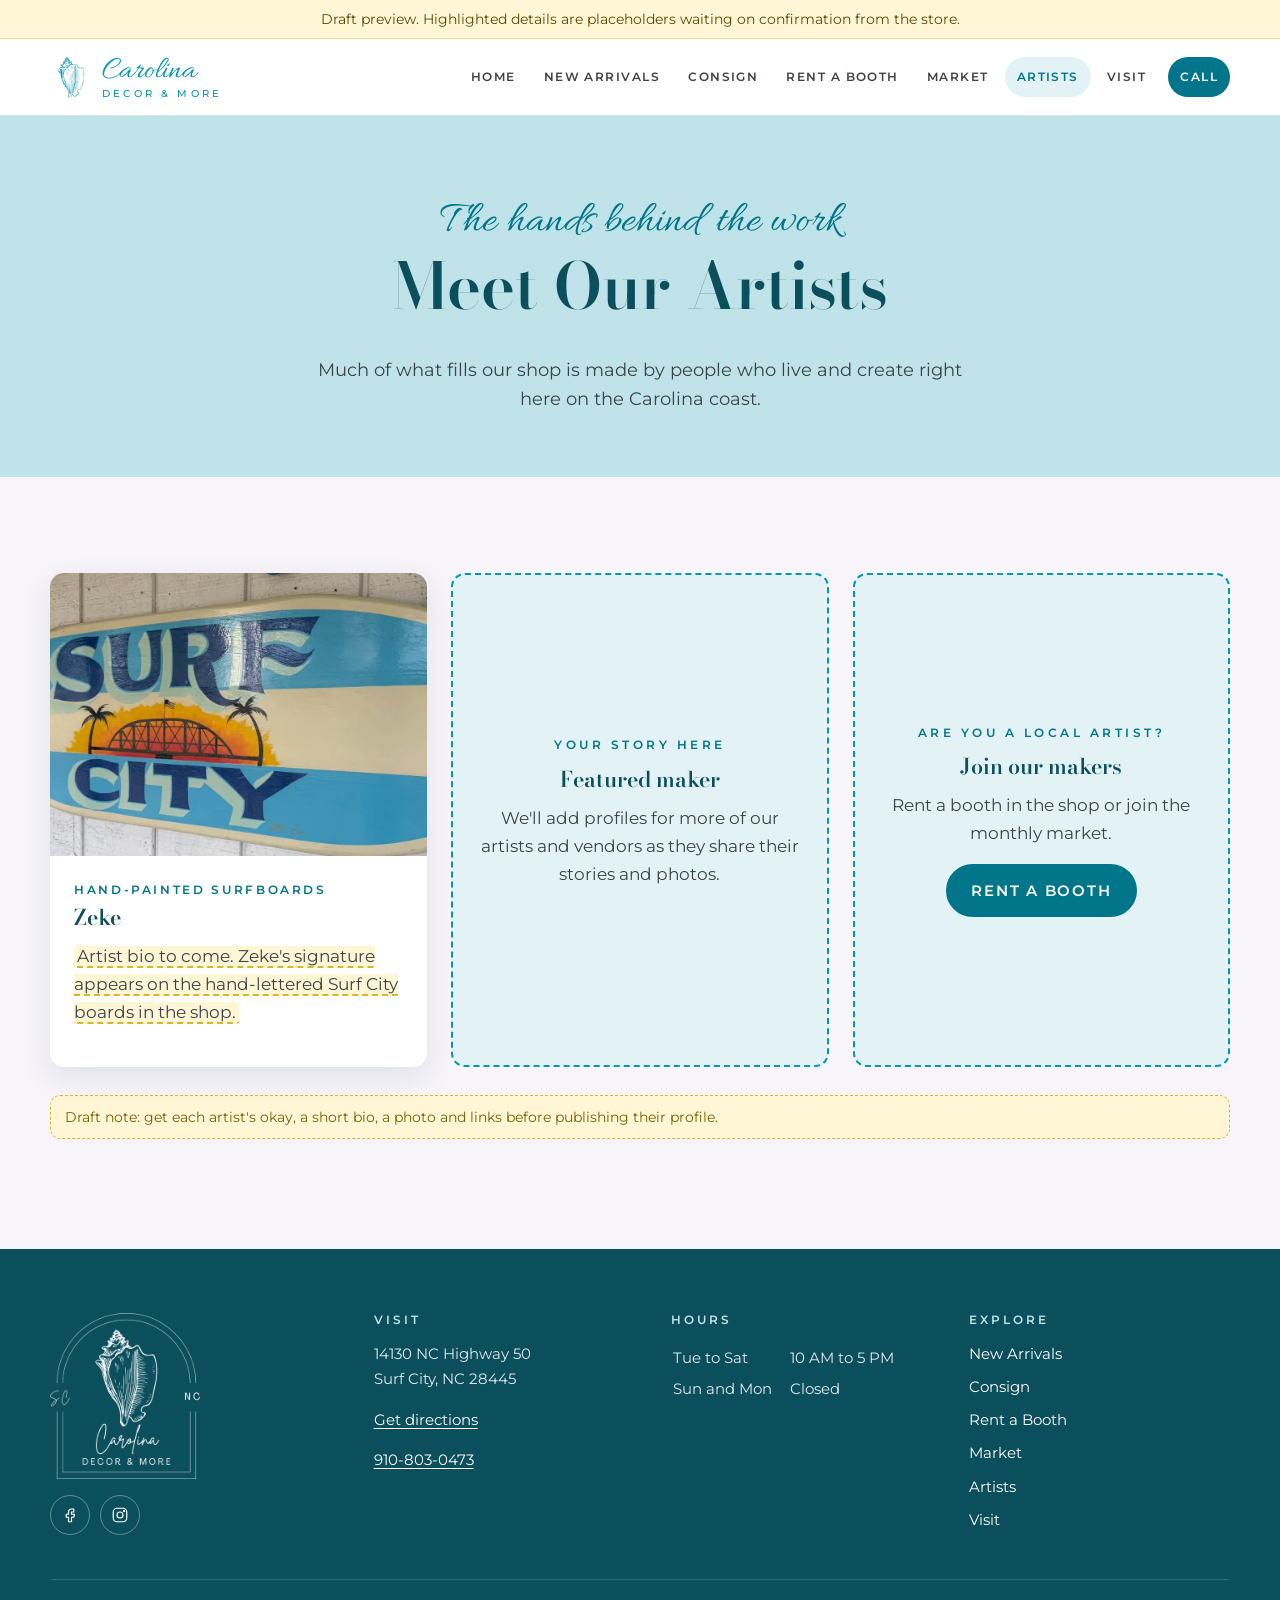
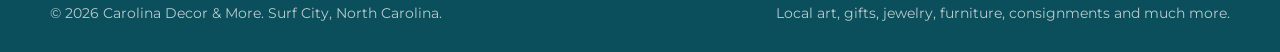
==== artists.html @ 1dd07b65 "Build draft static site for Carolina Decor & More Seven pages (home, new arrivals, consign, rent a b" ====
<!doctype html>
<html lang="en">
<head>
<meta charset="utf-8">
<meta name="viewport" content="width=device-width, initial-scale=1">
<title>Local Artists on Topsail Island | Carolina Decor & More, Surf City NC</title>
<meta name="description" content="Meet the local artists and makers behind the art, decor and handmade gifts at Carolina Decor & More in Surf City near Topsail Island.">
<link rel="canonical" href="https://www.carolinadecorandmore.com/artists.html">
<meta property="og:type" content="website">
<meta property="og:site_name" content="Carolina Decor & More">
<meta property="og:title" content="Local Artists on Topsail Island | Carolina Decor & More, Surf City NC">
<meta property="og:description" content="Meet the local artists and makers behind the art, decor and handmade gifts at Carolina Decor & More in Surf City near Topsail Island.">
<meta property="og:url" content="https://www.carolinadecorandmore.com/artists.html">
<meta property="og:image" content="https://www.carolinadecorandmore.com/assets/images/hero-storefront.jpg">
<meta name="theme-color" content="#0b4f5c">
<link rel="icon" type="image/png" href="assets/images/favicon.png">
<link rel="apple-touch-icon" href="assets/images/apple-touch-icon.png">
<link rel="preconnect" href="https://fonts.googleapis.com">
<link rel="preconnect" href="https://fonts.gstatic.com" crossorigin>
<link href="https://fonts.googleapis.com/css2?family=Allura&family=Bodoni+Moda:opsz,wght@6..96,500;6..96,600;6..96,700&family=Montserrat:wght@400;500;600;700&display=swap" rel="stylesheet">
<link rel="stylesheet" href="assets/css/styles.css">
</head>
<body>
<a class="skip-link" href="#main">Skip to content</a>
<!-- DRAFT: remove this banner and all .tbd placeholders before launch -->
<div class="draft-banner">Draft preview. Highlighted details are placeholders waiting on confirmation from the store.</div>
<header class="site-header">
  <div class="wrap header-inner">
    <a class="brand" href="index.html" aria-label="Carolina Decor & More home">
      <img src="assets/images/favicon.png" alt="" width="42" height="42">
      <span class="brand-text"><span class="brand-script">Carolina</span><span class="brand-caps">DECOR &amp; MORE</span></span>
    </a>
    <button class="nav-toggle" aria-expanded="false" aria-controls="site-nav" aria-label="Menu"><svg class="" viewBox="0 0 24 24" fill="none" stroke="currentColor" stroke-width="1.6" stroke-linecap="round" stroke-linejoin="round" aria-hidden="true"><path d="M4 7h16M4 12h16M4 17h16"/></svg></button>
    <nav class="site-nav" id="site-nav" aria-label="Main">
      <ul><li><a href="index.html">Home</a></li><li><a href="shop.html">New Arrivals</a></li><li><a href="consign.html">Consign</a></li><li><a href="rent-a-booth.html">Rent a Booth</a></li><li><a href="events.html">Market</a></li><li><a href="artists.html" aria-current="page">Artists</a></li><li><a href="visit.html">Visit</a></li><li><a class="nav-call" href="tel:+19108030473">Call</a></li></ul>
    </nav>
  </div>
</header>
<main id="main">
<section class="page-hero">
  <div class="wrap">
    <span class="script">The hands behind the work</span>
    <h1>Meet Our Artists</h1>
    <p>Much of what fills our shop is made by people who live and create right here on the Carolina coast.</p>
  </div>
</section>
<section class="section">
  <div class="wrap">
    <div class="grid-3">
      <article class="artist">
        <img src="assets/images/bridge-surfboard-crop.webp" alt="Surf City surfboard painted by Zeke, with palm trees and the swing bridge at sunset" width="1400" height="700" loading="lazy">
        <div class="body">
          <span class="medium">Hand-painted surfboards</span>
          <h3>Zeke</h3>
          <p><mark class="tbd" title="Placeholder: confirm with owner">Artist bio to come. Zeke's signature appears on the hand-lettered Surf City boards in the shop.</mark></p>
        </div>
      </article>
      <article class="artist artist--invite">
        <span class="eyebrow">Your story here</span>
        <h3>Featured maker</h3>
        <p>We'll add profiles for more of our artists and vendors as they share their stories and photos.</p>
      </article>
      <article class="artist artist--invite">
        <span class="eyebrow">Are you a local artist?</span>
        <h3>Join our makers</h3>
        <p>Rent a booth in the shop or join the monthly market.</p>
        <div class="btn-row" style="justify-content:center"><a class="btn" href="rent-a-booth.html">Rent a booth</a></div>
      </article>
    </div>
    <p class="tbd-note" style="margin-top:28px">Draft note: get each artist's okay, a short bio, a photo and links before publishing their profile.</p>
  </div>
</section>

</main>
<footer class="site-footer">
  <div class="wrap">
    <div class="footer-grid">
      <div>
        <img class="footer-logo" src="assets/images/logo-white.png" alt="Carolina Decor & More logo, a conch shell inside an arch" width="150" height="166">
        <div class="social">
          <a href="#" aria-label="Facebook (link to come)"><svg class="" viewBox="0 0 24 24" fill="none" stroke="currentColor" stroke-width="1.6" stroke-linecap="round" stroke-linejoin="round" aria-hidden="true"><path d="M14 8h3V4h-3a4 4 0 0 0-4 4v3H7v4h3v6h4v-6h3l1-4h-4V8z"/></svg></a>
          <a href="#" aria-label="Instagram (link to come)"><svg class="" viewBox="0 0 24 24" fill="none" stroke="currentColor" stroke-width="1.6" stroke-linecap="round" stroke-linejoin="round" aria-hidden="true"><rect x="3" y="3" width="18" height="18" rx="5"/><circle cx="12" cy="12" r="4"/><circle cx="17.5" cy="6.5" r=".8" fill="currentColor"/></svg></a>
        </div>
      </div>
      <div>
        <h3>Visit</h3>
        <p>14130 NC Highway 50<br>Surf City, NC 28445</p>
        <p><a href="https://www.google.com/maps/dir/?api=1&destination=14130+NC+Highway+50,+Surf+City,+NC+28445" target="_blank" rel="noopener">Get directions</a></p>
        <p><a href="tel:+19108030473">910-803-0473</a></p>
      </div>
      <div>
        <h3>Hours</h3>
        <table class="footer-hours"><tbody>
          <tr><td>Tue to Sat</td><td>10 AM to 5 PM</td></tr>
          <tr><td>Sun and Mon</td><td>Closed</td></tr>
        </tbody></table>
      </div>
      <div>
        <h3>Explore</h3>
        <ul><li><a href="shop.html">New Arrivals</a></li><li><a href="consign.html">Consign</a></li><li><a href="rent-a-booth.html">Rent a Booth</a></li><li><a href="events.html">Market</a></li><li><a href="artists.html">Artists</a></li><li><a href="visit.html">Visit</a></li></ul>
      </div>
    </div>
    <div class="footer-bottom">
      <span>&copy; <span id="year">2026</span> Carolina Decor & More. Surf City, North Carolina.</span>
      <span>Local art, gifts, jewelry, furniture, consignments and much more.</span>
    </div>
  </div>
</footer>
<script src="assets/js/main.js" defer></script>
</body>
</html>
---- assets/css/styles.css ----
/* Carolina Decor & More
   Brand colors are pulled from the logo (teal) and the store hours flyer (aqua band, ink gray). */
:root {
  --teal: #0197b2;        /* logo teal: decorative + large text */
  --teal-deep: #01758a;   /* accessible teal for buttons and links on light backgrounds */
  --teal-dark: #0b4f5c;
  --aqua: #bfe3e8;        /* flyer band */
  --aqua-soft: #e3f3f5;
  --shell: #f7f4fa;       /* logo background */
  --sand: #f6efe4;
  --ink: #3d4346;         /* flyer text gray */
  --ink-soft: #5d666a;
  --white: #ffffff;
  --line: #d9e4e6;

  --font-display: "Bodoni Moda", "Didot", Georgia, serif;
  --font-body: "Montserrat", "Helvetica Neue", Arial, sans-serif;
  --font-script: "Allura", "Brush Script MT", cursive;

  --radius: 14px;
  --arch: 999px 999px 14px 14px;
  --shadow: 0 10px 30px rgba(11, 79, 92, 0.10);
  --wrap: 1180px;
}

*, *::before, *::after { box-sizing: border-box; }
html { scroll-behavior: smooth; }
body {
  margin: 0;
  font-family: var(--font-body);
  font-size: 1.0625rem;
  line-height: 1.65;
  color: var(--ink);
  background: var(--shell);
  -webkit-font-smoothing: antialiased;
}
img { max-width: 100%; height: auto; display: block; }
a { color: var(--teal-deep); text-underline-offset: 3px; }
a:hover { color: var(--teal-dark); }
:focus-visible { outline: 3px solid var(--teal); outline-offset: 3px; border-radius: 4px; }

h1, h2, h3 { font-family: var(--font-display); font-weight: 600; line-height: 1.15; color: var(--teal-dark); margin: 0 0 .5em; }
h1 { font-size: clamp(2.3rem, 5.5vw, 4rem); }
h2 { font-size: clamp(1.8rem, 3.6vw, 2.6rem); }
h3 { font-size: 1.35rem; }
p { margin: 0 0 1em; }

.wrap { width: min(var(--wrap), 100% - 32px); margin-inline: auto; }
.section { padding: clamp(56px, 8vw, 96px) 0; }
.section--white { background: var(--white); }
.section--sand { background: var(--sand); }
.section--aqua { background: var(--aqua); }
.center { text-align: center; }
.lede { font-size: 1.15rem; color: var(--ink-soft); max-width: 46rem; }
.center .lede { margin-inline: auto; }

.eyebrow {
  display: inline-block;
  font-size: .78rem; font-weight: 600; letter-spacing: .28em; text-transform: uppercase;
  color: var(--teal-deep); margin-bottom: .75rem;
}
.script { font-family: var(--font-script); font-weight: 400; color: var(--teal); font-size: 1.6em; line-height: 1; }

.skip-link { position: absolute; left: -9999px; top: 0; background: var(--teal-dark); color: #fff; padding: 10px 16px; z-index: 100; }
.skip-link:focus { left: 16px; top: 16px; }

/* Draft banner: remove before launch */
.draft-banner { background: #fff6d6; color: #5c4a00; font-size: .85rem; text-align: center; padding: 8px 16px; border-bottom: 1px solid #f0dc8c; }

/* Placeholder content waiting on owner confirmation */
.tbd { background: #fff6d6; color: inherit; border-bottom: 2px dashed #d9b52c; padding: 0 .2em; border-radius: 3px; }
.tbd-note { font-size: .85rem; color: #7a6200; background: #fff6d6; border: 1px dashed #d9b52c; border-radius: 10px; padding: 10px 14px; }

/* Buttons */
.btn {
  display: inline-flex; align-items: center; justify-content: center; gap: .5em;
  padding: .85em 1.6em; border-radius: 999px; border: 2px solid var(--teal-deep);
  background: var(--teal-deep); color: #fff; font-weight: 600; font-size: .92rem;
  letter-spacing: .12em; text-transform: uppercase; text-decoration: none;
  transition: background .2s, color .2s, transform .2s;
}
.btn:hover { background: var(--teal-dark); border-color: var(--teal-dark); color: #fff; transform: translateY(-1px); }
.btn--ghost { background: transparent; color: var(--teal-deep); }
.btn--ghost:hover { background: var(--teal-deep); color: #fff; }
.btn--light { background: #fff; border-color: #fff; color: var(--teal-dark); }
.btn--light:hover { background: var(--aqua); border-color: var(--aqua); color: var(--teal-dark); }
.btn--outline-light { background: transparent; border-color: #fff; color: #fff; }
.btn--outline-light:hover { background: #fff; color: var(--teal-dark); }
.btn-row { display: flex; flex-wrap: wrap; gap: 12px; }
.center .btn-row { justify-content: center; }

/* Header */
.site-header { position: sticky; top: 0; z-index: 50; background: rgba(255,255,255,.96); backdrop-filter: blur(8px); border-bottom: 1px solid var(--line); }
.header-inner { display: flex; align-items: center; justify-content: space-between; gap: 16px; min-height: 76px; }
.brand { display: flex; align-items: center; gap: 10px; text-decoration: none; color: var(--teal); }
.brand img { width: 42px; height: 42px; }
.brand-text { display: flex; flex-direction: column; line-height: 1; }
.brand-script { font-family: var(--font-script); font-size: 2rem; color: var(--teal); }
.brand-caps { white-space: nowrap; font-size: .62rem; letter-spacing: .32em; font-weight: 500; color: var(--teal); margin-top: 2px; }

.nav-toggle { display: none; background: none; border: 0; padding: 10px; cursor: pointer; color: var(--teal-dark); }
.nav-toggle svg { width: 28px; height: 28px; }
.site-nav ul { list-style: none; margin: 0; padding: 0; display: flex; align-items: center; gap: 4px; }
.site-nav a {
  display: block; padding: 10px 12px; font-size: .76rem; font-weight: 600; letter-spacing: .12em; white-space: nowrap;
  text-transform: uppercase; text-decoration: none; color: var(--ink); border-radius: 999px;
}
.site-nav a:hover { color: var(--teal-deep); background: var(--aqua-soft); }
.site-nav a[aria-current="page"] { color: var(--teal-deep); background: var(--aqua-soft); }
.site-nav .nav-call { background: var(--teal-deep); color: #fff; margin-left: 6px; }
.site-nav .nav-call:hover { background: var(--teal-dark); color: #fff; }

@media (max-width: 1100px) {
  .nav-toggle { display: block; }
  .site-nav { position: absolute; top: 100%; left: 0; right: 0; background: #fff; border-bottom: 1px solid var(--line); box-shadow: var(--shadow); display: none; }
  .site-nav.is-open { display: block; }
  .site-nav ul { flex-direction: column; align-items: stretch; padding: 8px 16px 16px; gap: 2px; }
  .site-nav a { padding: 14px 12px; border-radius: 10px; font-size: .85rem; }
  .site-nav .nav-call { margin: 8px 0 0; text-align: center; }
}

/* Open / closed status pill */
.status { display: inline-flex; align-items: center; gap: 8px; font-size: .82rem; font-weight: 600; letter-spacing: .06em; padding: 6px 14px; border-radius: 999px; background: rgba(255,255,255,.92); color: var(--ink); }
.status::before { content: ""; width: 9px; height: 9px; border-radius: 50%; background: #9aa5a8; }
.status.is-open::before { background: #2bb673; box-shadow: 0 0 0 4px rgba(43,182,115,.2); }
.status.is-closed::before { background: #d9534f; }

/* Hero */
.hero { position: relative; min-height: min(78vh, 720px); display: grid; align-items: center; overflow: hidden; color: #fff; }
.hero__img { position: absolute; inset: 0; width: 100%; height: 100%; object-fit: cover; object-position: center 60%; }
.hero::after { content: ""; position: absolute; inset: 0; background: linear-gradient(100deg, rgba(8,62,73,.86) 0%, rgba(8,62,73,.62) 45%, rgba(8,62,73,.15) 100%); }
.hero__content { position: relative; z-index: 1; padding: 72px 0; max-width: 760px; }
.hero h1 { color: #fff; margin-bottom: .3em; }
.hero .script { color: var(--aqua); font-size: clamp(2.2rem, 5vw, 3.2rem); display: block; margin-bottom: .1em; }
.hero__tagline { font-size: clamp(1.05rem, 2vw, 1.25rem); max-width: 34rem; margin-bottom: 1.6em; opacity: .95; }
.hero .status { margin-bottom: 1.4em; }

.page-hero { background: var(--aqua); padding: clamp(48px, 7vw, 84px) 0 clamp(40px, 6vw, 64px); text-align: center; position: relative; }
.page-hero .script { display: block; font-size: clamp(2rem, 4vw, 2.8rem); margin-bottom: .1em; color: var(--teal-deep); }
.page-hero p { max-width: 42rem; margin: 0 auto; color: var(--ink); font-size: 1.1rem; }

/* Quick info strip */
.info-strip { background: #fff; border-bottom: 1px solid var(--line); }
.info-strip .grid { display: grid; grid-template-columns: repeat(3, 1fr); }
.info-item { padding: 26px 24px; display: flex; gap: 14px; align-items: flex-start; }
.info-item + .info-item { border-left: 1px solid var(--line); }
.info-item svg { flex: none; width: 28px; height: 28px; color: var(--teal); margin-top: 2px; }
.info-item h3 { font-family: var(--font-body); font-size: .78rem; letter-spacing: .22em; text-transform: uppercase; margin: 0 0 4px; color: var(--teal-deep); }
.info-item p { margin: 0; font-size: .98rem; }
@media (max-width: 820px) {
  .info-strip .grid { grid-template-columns: 1fr; }
  .info-item + .info-item { border-left: 0; border-top: 1px solid var(--line); }
}

/* Grids and cards */
.grid-2 { display: grid; grid-template-columns: repeat(2, 1fr); gap: clamp(24px, 4vw, 56px); align-items: center; }
.grid-3 { display: grid; grid-template-columns: repeat(3, 1fr); gap: 24px; }
.grid-4 { display: grid; grid-template-columns: repeat(4, 1fr); gap: 20px; }
@media (max-width: 960px) { .grid-4 { grid-template-columns: repeat(2, 1fr); } .grid-3 { grid-template-columns: repeat(2, 1fr); } }
@media (max-width: 760px) { .grid-2, .grid-3 { grid-template-columns: 1fr; } }
@media (max-width: 480px) { .grid-4 { grid-template-columns: 1fr 1fr; gap: 12px; } }

.card { background: #fff; border-radius: var(--radius); padding: 28px; box-shadow: var(--shadow); }
.card h3 { margin-bottom: .4em; }
.card p:last-child { margin-bottom: 0; }

.category { background: #fff; border: 1px solid var(--line); border-radius: var(--arch); padding: 40px 18px 26px; text-align: center; transition: transform .2s, box-shadow .2s; }
.category:hover { transform: translateY(-3px); box-shadow: var(--shadow); }
.category svg { width: 40px; height: 40px; color: var(--teal); margin: 0 auto 12px; }
.category h3 { font-family: var(--font-body); font-size: .8rem; letter-spacing: .2em; text-transform: uppercase; color: var(--teal-dark); margin: 0; }

.arch-photo { border-radius: var(--arch); overflow: hidden; box-shadow: var(--shadow); border: 8px solid #fff; background: #fff; }
.arch-photo img { width: 100%; aspect-ratio: 4 / 5; object-fit: cover; }

.photo-card { background: #fff; border-radius: var(--radius); overflow: hidden; box-shadow: var(--shadow); margin: 0; }
.photo-card img { width: 100%; aspect-ratio: 4 / 3; object-fit: cover; }
.photo-card figcaption { padding: 16px 20px; font-size: .95rem; }
.photo-card figcaption strong { display: block; font-family: var(--font-display); font-size: 1.15rem; color: var(--teal-dark); }

.placeholder-tile { display: grid; place-items: center; text-align: center; aspect-ratio: 4 / 3; border: 2px dashed var(--teal); border-radius: var(--radius); background: var(--aqua-soft); color: var(--teal-deep); padding: 20px; font-size: .9rem; }

/* Steps */
.steps { list-style: none; padding: 0; margin: 0; counter-reset: step; display: grid; grid-template-columns: repeat(4, 1fr); gap: 20px; }
.steps li { counter-increment: step; background: #fff; border-radius: var(--radius); padding: 28px 24px; box-shadow: var(--shadow); position: relative; }
.steps li::before { content: counter(step); display: grid; place-items: center; width: 44px; height: 44px; border-radius: 50%; background: var(--aqua); color: var(--teal-dark); font-family: var(--font-display); font-size: 1.3rem; font-weight: 700; margin-bottom: 14px; }
.steps h3 { font-size: 1.15rem; }
.steps p { margin: 0; font-size: .97rem; }
@media (max-width: 960px) { .steps { grid-template-columns: repeat(2, 1fr); } }
@media (max-width: 560px) { .steps { grid-template-columns: 1fr; } }

/* Market band */
.market { background: var(--teal-dark) url("data:image/svg+xml,%3Csvg xmlns='http://www.w3.org/2000/svg' width='120' height='24' viewBox='0 0 120 24'%3E%3Cpath d='M0 12 Q15 0 30 12 T60 12 T90 12 T120 12' fill='none' stroke='%23ffffff' stroke-opacity='.06' stroke-width='2'/%3E%3C/svg%3E"); color: #fff; }
.market h2 { color: #fff; }
.market .eyebrow { color: var(--aqua); }
.market .script { color: var(--aqua); }
.market-list { list-style: none; padding: 0; margin: 0 0 1.6em; display: grid; gap: 10px; }
.market-list li { display: flex; gap: 12px; align-items: center; }
.market-list svg { width: 22px; height: 22px; color: var(--aqua); flex: none; }
.date-card { background: rgba(255,255,255,.08); border: 1px solid rgba(255,255,255,.2); border-radius: var(--arch); padding: 56px 32px 40px; text-align: center; }
.date-card .label { font-size: .78rem; letter-spacing: .26em; text-transform: uppercase; color: var(--aqua); }
.date-card .date { font-family: var(--font-display); font-size: clamp(2rem, 4vw, 2.8rem); margin: 8px 0; }
.date-card .tbd { color: #5c4a00; }

/* CTA split cards */
.cta-card { border-radius: var(--radius); padding: clamp(28px, 4vw, 44px); background: #fff; box-shadow: var(--shadow); display: flex; flex-direction: column; align-items: flex-start; }
.cta-card p { flex: 1; }
.cta-card--aqua { background: var(--aqua); }

/* Visit / hours */
.hours { width: 100%; border-collapse: collapse; margin-bottom: 1.2em; }
.hours th, .hours td { text-align: left; padding: 10px 0; border-bottom: 1px solid var(--line); }
.hours th { font-weight: 600; width: 45%; }
.hours tr.is-today th, .hours tr.is-today td { color: var(--teal-deep); font-weight: 700; }
.map { border: 0; width: 100%; height: 100%; min-height: 380px; border-radius: var(--radius); box-shadow: var(--shadow); background: var(--aqua-soft); }
.contact-list { list-style: none; padding: 0; margin: 0 0 1.4em; display: grid; gap: 12px; }
.contact-list li { display: flex; gap: 12px; align-items: flex-start; }
.contact-list svg { width: 22px; height: 22px; color: var(--teal); flex: none; margin-top: 3px; }

/* Pricing table */
.price-table { width: 100%; border-collapse: collapse; background: #fff; border-radius: var(--radius); overflow: hidden; box-shadow: var(--shadow); }
.price-table th, .price-table td { padding: 16px 20px; text-align: left; border-bottom: 1px solid var(--line); }
.price-table thead th { background: var(--teal-dark); color: #fff; font-size: .78rem; letter-spacing: .18em; text-transform: uppercase; }
.price-table tr:last-child td { border-bottom: 0; }
.table-scroll { overflow-x: auto; }

/* Artist cards */
.artist { background: #fff; border-radius: var(--radius); overflow: hidden; box-shadow: var(--shadow); display: flex; flex-direction: column; }
.artist img { aspect-ratio: 4 / 3; object-fit: cover; width: 100%; }
.artist .body { padding: 24px; flex: 1; display: flex; flex-direction: column; }
.artist .medium { font-size: .75rem; letter-spacing: .22em; text-transform: uppercase; color: var(--teal-deep); font-weight: 600; margin-bottom: 6px; }
.artist--invite { border: 2px dashed var(--teal); background: var(--aqua-soft); box-shadow: none; justify-content: center; text-align: center; padding: 32px 24px; }

/* Forms */
.form { background: #fff; border-radius: var(--radius); padding: clamp(24px, 4vw, 40px); box-shadow: var(--shadow); display: grid; gap: 18px; }
.form-row { display: grid; grid-template-columns: 1fr 1fr; gap: 18px; }
@media (max-width: 600px) { .form-row { grid-template-columns: 1fr; } }
.field { display: grid; gap: 6px; }
.field label, .field legend { font-size: .82rem; font-weight: 600; letter-spacing: .08em; text-transform: uppercase; color: var(--teal-dark); }
.field .hint { font-size: .85rem; color: var(--ink-soft); }
.field input, .field select, .field textarea {
  font: inherit; font-size: 1rem; color: var(--ink); padding: 12px 14px; border: 1.5px solid var(--line); border-radius: 10px; background: var(--shell); width: 100%;
}
.field input:focus, .field select:focus, .field textarea:focus { outline: none; border-color: var(--teal); background: #fff; box-shadow: 0 0 0 4px rgba(1,151,178,.15); }
.field textarea { min-height: 130px; resize: vertical; }
fieldset.field { border: 0; padding: 0; margin: 0; }
.checks { display: flex; flex-wrap: wrap; gap: 8px 18px; }
.checks label { font-size: .95rem; font-weight: 500; letter-spacing: 0; text-transform: none; color: var(--ink); display: flex; gap: 8px; align-items: center; }
.form-status { display: none; padding: 14px 16px; border-radius: 10px; background: var(--aqua-soft); color: var(--teal-dark); font-size: .95rem; }
.form-status.is-visible { display: block; }

/* FAQ */
.faq details { background: #fff; border-radius: 12px; padding: 18px 22px; box-shadow: var(--shadow); margin-bottom: 12px; }
.faq summary { cursor: pointer; font-weight: 600; color: var(--teal-dark); list-style: none; display: flex; justify-content: space-between; gap: 16px; }
.faq summary::after { content: "+"; font-size: 1.4rem; line-height: 1; color: var(--teal); }
.faq details[open] summary::after { content: "–"; }
.faq details p { margin: 12px 0 0; }

/* Footer */
.site-footer { background: var(--teal-dark); color: rgba(255,255,255,.88); padding: 64px 0 28px; font-size: .95rem; }
.site-footer a { color: #fff; }
.footer-grid { display: grid; grid-template-columns: 1.1fr 1fr 1fr 1fr; gap: 36px; }
.footer-logo { width: 150px; }
.site-footer h3 { font-family: var(--font-body); font-size: .78rem; letter-spacing: .24em; text-transform: uppercase; color: var(--aqua); margin-bottom: 14px; }
.site-footer ul { list-style: none; padding: 0; margin: 0; display: grid; gap: 8px; }
.site-footer ul a { text-decoration: none; }
.site-footer ul a:hover { text-decoration: underline; }
.footer-hours td { padding: 2px 16px 2px 0; }
.footer-bottom { border-top: 1px solid rgba(255,255,255,.15); margin-top: 44px; padding-top: 22px; display: flex; flex-wrap: wrap; justify-content: space-between; gap: 12px; font-size: .85rem; color: rgba(255,255,255,.7); }
.social { display: flex; gap: 10px; margin-top: 16px; }
.social a { display: grid; place-items: center; width: 40px; height: 40px; border-radius: 50%; border: 1px solid rgba(255,255,255,.35); }
.social a:hover { background: rgba(255,255,255,.12); }
.social svg { width: 18px; height: 18px; }
@media (max-width: 900px) { .footer-grid { grid-template-columns: 1fr 1fr; } }
@media (max-width: 560px) { .footer-grid { grid-template-columns: 1fr; } }

@media (prefers-reduced-motion: reduce) {
  html { scroll-behavior: auto; }
  *, *::before, *::after { transition: none !important; }
}

.sr-only { position: absolute; width: 1px; height: 1px; padding: 0; margin: -1px; overflow: hidden; clip: rect(0,0,0,0); white-space: nowrap; border: 0; }
.cat-ic { width: 36px; height: 36px; color: var(--teal); margin-bottom: 12px; }
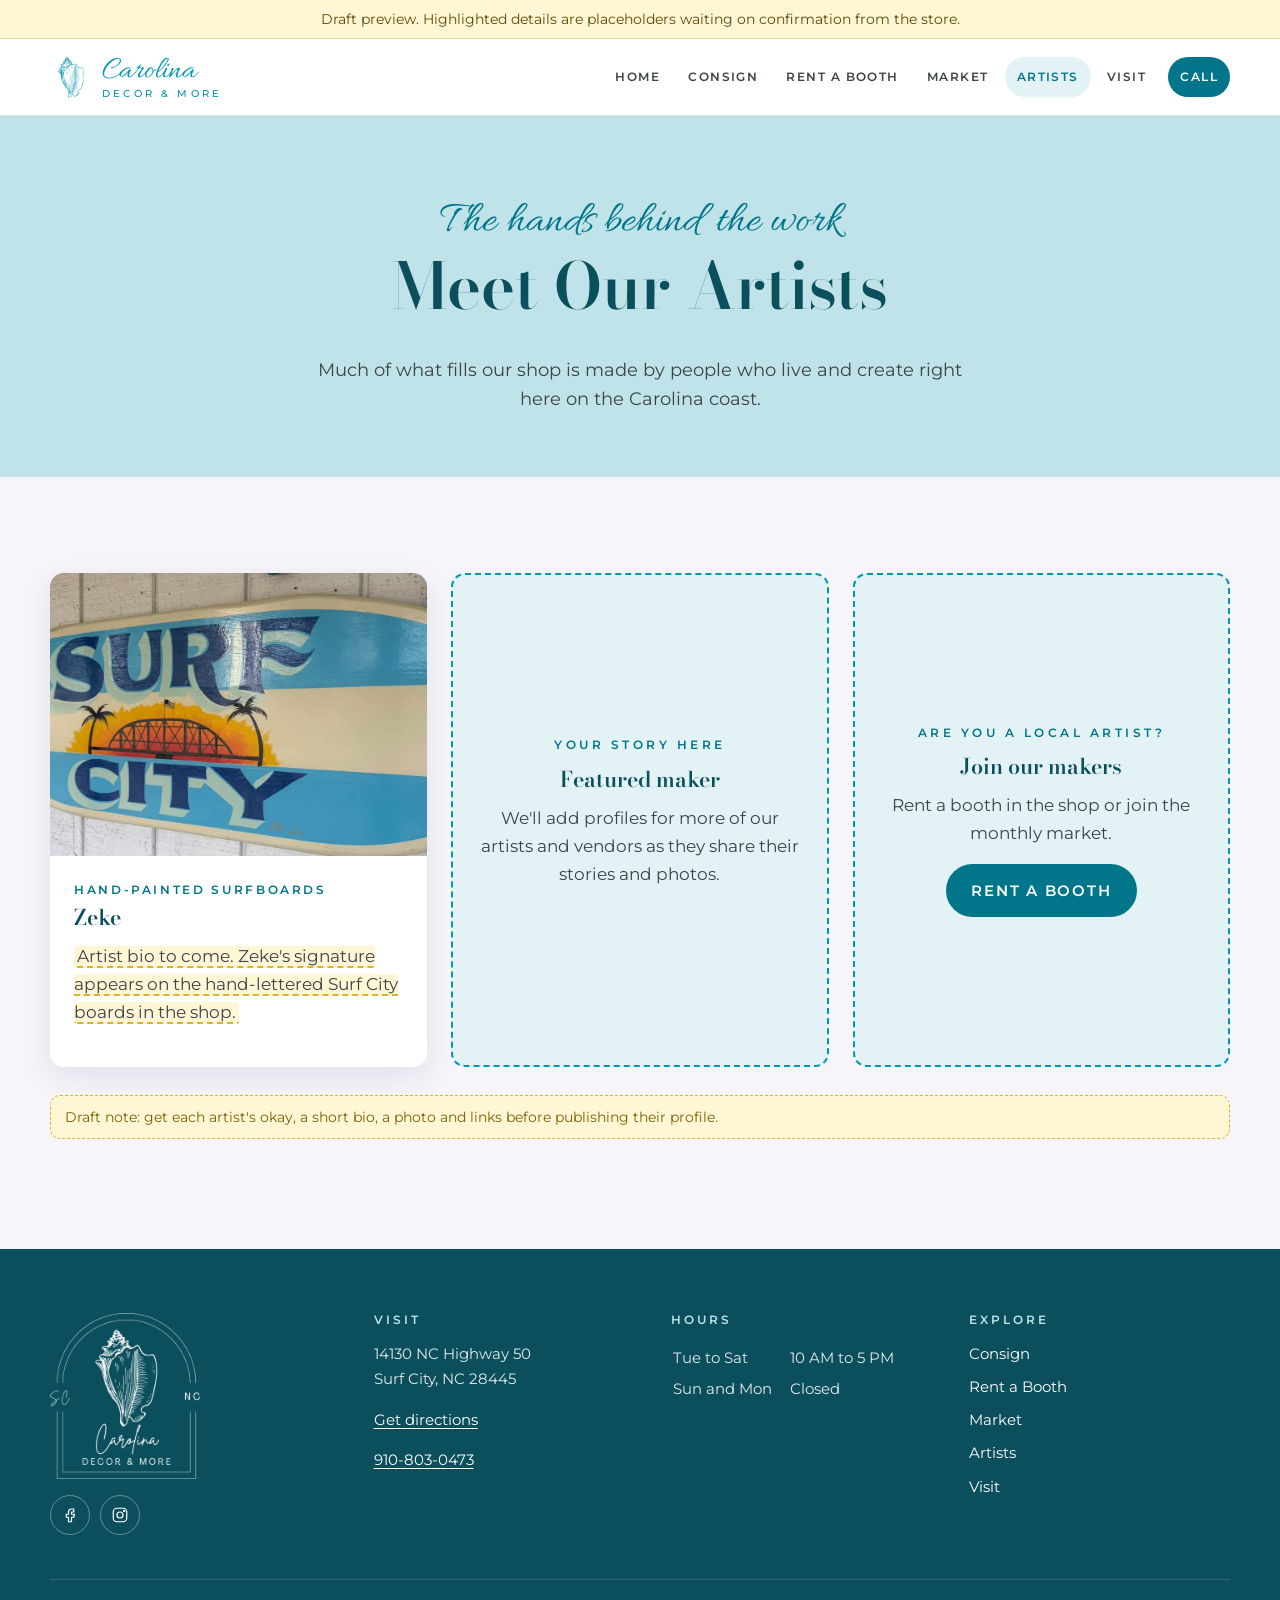
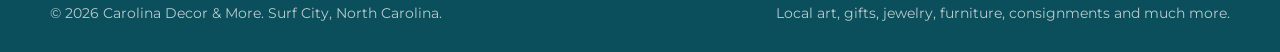
==== commit 5b7bca19: "Remove the New Arrivals page Delete shop.html and its nav, footer, sitemap and README references. Ho" ====
--- a/artists.html
+++ b/artists.html
@@ -32,7 +32,7 @@
     </a>
     <button class="nav-toggle" aria-expanded="false" aria-controls="site-nav" aria-label="Menu"><svg class="" viewBox="0 0 24 24" fill="none" stroke="currentColor" stroke-width="1.6" stroke-linecap="round" stroke-linejoin="round" aria-hidden="true"><path d="M4 7h16M4 12h16M4 17h16"/></svg></button>
     <nav class="site-nav" id="site-nav" aria-label="Main">
-      <ul><li><a href="index.html">Home</a></li><li><a href="shop.html">New Arrivals</a></li><li><a href="consign.html">Consign</a></li><li><a href="rent-a-booth.html">Rent a Booth</a></li><li><a href="events.html">Market</a></li><li><a href="artists.html" aria-current="page">Artists</a></li><li><a href="visit.html">Visit</a></li><li><a class="nav-call" href="tel:+19108030473">Call</a></li></ul>
+      <ul><li><a href="index.html">Home</a></li><li><a href="consign.html">Consign</a></li><li><a href="rent-a-booth.html">Rent a Booth</a></li><li><a href="events.html">Market</a></li><li><a href="artists.html" aria-current="page">Artists</a></li><li><a href="visit.html">Visit</a></li><li><a class="nav-call" href="tel:+19108030473">Call</a></li></ul>
     </nav>
   </div>
 </header>
@@ -97,7 +97,7 @@
       </div>
       <div>
         <h3>Explore</h3>
-        <ul><li><a href="shop.html">New Arrivals</a></li><li><a href="consign.html">Consign</a></li><li><a href="rent-a-booth.html">Rent a Booth</a></li><li><a href="events.html">Market</a></li><li><a href="artists.html">Artists</a></li><li><a href="visit.html">Visit</a></li></ul>
+        <ul><li><a href="consign.html">Consign</a></li><li><a href="rent-a-booth.html">Rent a Booth</a></li><li><a href="events.html">Market</a></li><li><a href="artists.html">Artists</a></li><li><a href="visit.html">Visit</a></li></ul>
       </div>
     </div>
     <div class="footer-bottom">
